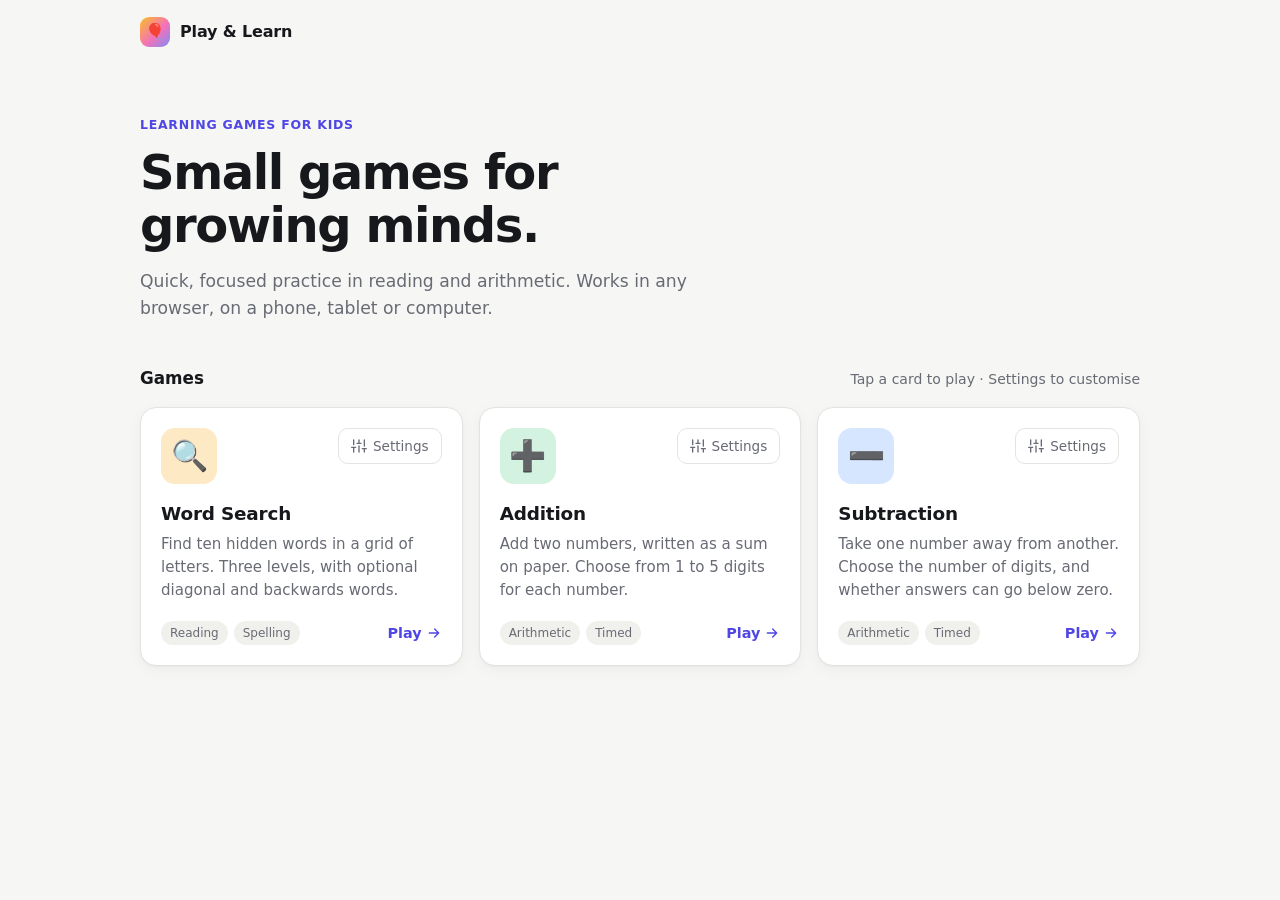
==== index.html @ 237a5553 "Add files via upload" ====
<!doctype html>
<html lang="en">
<head>
<meta charset="utf-8">
<meta name="viewport" content="width=device-width, initial-scale=1, viewport-fit=cover">
<meta name="theme-color" content="#f6f6f4" media="(prefers-color-scheme: light)">
<meta name="theme-color" content="#0f1013" media="(prefers-color-scheme: dark)">
<title>Play &amp; Learn</title>
<meta name="description" content="Free, ad-free learning games for children that run in any browser: word search, addition and subtraction.">
<link rel="icon" href="data:image/svg+xml,<svg xmlns=%22http://www.w3.org/2000/svg%22 viewBox=%220 0 100 100%22><text y=%22.9em%22 font-size=%2290%22>🎈</text></svg>">
<!-- The home page has its own neutral, modern style; game pages use assets/kit.css. -->
<style>
  :root {
    --bg: #f6f6f4;
    --surface: #ffffff;
    --surface-2: #f0f0ed;
    --text: #17181c;
    --muted: #686b74;
    --border: #e3e3df;
    --accent: #4f46e5;
    --accent-ink: #ffffff;
    --ring: rgba(79, 70, 229, .35);
    --shadow: 0 1px 2px rgba(16, 17, 20, .04), 0 4px 16px rgba(16, 17, 20, .04);
    --shadow-hover: 0 2px 4px rgba(16, 17, 20, .06), 0 12px 32px rgba(16, 17, 20, .08);
    --font: Inter, ui-sans-serif, system-ui, -apple-system, "Segoe UI", Roboto, "Helvetica Neue", Arial, sans-serif;
    color-scheme: light dark;
  }
  @media (prefers-color-scheme: dark) {
    :root {
      --bg: #0f1013;
      --surface: #17181d;
      --surface-2: #1f2027;
      --text: #ececef;
      --muted: #9b9ea8;
      --border: #2a2b33;
      --accent: #8b85ff;
      --accent-ink: #0f1013;
      --ring: rgba(139, 133, 255, .4);
      --shadow: none;
      --shadow-hover: 0 12px 32px rgba(0, 0, 0, .35);
    }
  }

  * { box-sizing: border-box; }
  html { -webkit-text-size-adjust: 100%; }
  body {
    margin: 0; min-height: 100vh;
    background: var(--bg); color: var(--text);
    font: 400 16px/1.55 var(--font);
    -webkit-font-smoothing: antialiased;
  }
  a { color: inherit; text-decoration: none; }
  :focus-visible { outline: 3px solid var(--ring); outline-offset: 2px; border-radius: 10px; }

  .wrap { max-width: 1040px; margin: 0 auto; padding: 0 20px; }

  .nav { display: flex; align-items: center; justify-content: space-between; height: 64px; }
  .brand { display: flex; align-items: center; gap: 10px; font-weight: 650; letter-spacing: -.01em; }
  .brand-mark {
    width: 30px; height: 30px; border-radius: 9px;
    display: grid; place-items: center; font-size: 16px;
    background: linear-gradient(135deg, #fbbf24, #f472b6 55%, #818cf8);
  }

  .hero { padding: 48px 0 36px; max-width: 640px; }
  .eyebrow {
    display: inline-block; font-size: .78rem; font-weight: 600; letter-spacing: .06em; text-transform: uppercase;
    color: var(--accent); margin-bottom: 12px;
  }
  .hero h1 { margin: 0; font-size: clamp(2rem, 6vw, 3rem); line-height: 1.1; letter-spacing: -.03em; font-weight: 700; }
  .hero p { margin: 16px 0 0; color: var(--muted); font-size: 1.075rem; max-width: 52ch; }

  .section-head { display: flex; align-items: baseline; justify-content: space-between; margin: 8px 0 16px; }
  .section-head h2 { margin: 0; font-size: 1.05rem; font-weight: 650; }
  .section-head span { color: var(--muted); font-size: .875rem; }

  .grid { display: grid; grid-template-columns: repeat(auto-fill, minmax(280px, 1fr)); gap: 16px; }

  .game {
    position: relative;
    display: flex; flex-direction: column;
    padding: 20px;
    background: var(--surface);
    border: 1px solid var(--border);
    border-radius: 16px;
    box-shadow: var(--shadow);
    transition: transform .15s ease, box-shadow .15s ease, border-color .15s ease;
  }
  .game:hover { transform: translateY(-2px); box-shadow: var(--shadow-hover); }
  .game:has(.game-link:focus-visible) { outline: 3px solid var(--ring); outline-offset: 2px; }
  .game-link::after { content: ""; position: absolute; inset: 0; border-radius: 16px; }   /* whole card = play */
  .game-link:focus-visible { outline: none; }

  .game-top { display: flex; align-items: flex-start; justify-content: space-between; gap: 12px; }
  .game-icon {
    width: 56px; height: 56px; border-radius: 14px;
    display: grid; place-items: center; font-size: 30px;
    background: var(--tint);
  }
  @media (prefers-color-scheme: dark) { .game-icon { background: color-mix(in srgb, var(--tint) 18%, var(--surface-2)); } }

  .settings {
    position: relative; z-index: 1;            /* sits above the card link */
    display: inline-flex; align-items: center; gap: 6px;
    height: 36px; padding: 0 12px;
    border: 1px solid var(--border); border-radius: 10px;
    background: var(--surface); color: var(--muted);
    font-size: .85rem; font-weight: 500;
    transition: color .15s, border-color .15s, background .15s;
  }
  .settings:hover { color: var(--text); border-color: var(--muted); }
  .settings svg { width: 16px; height: 16px; }

  .game h3 { margin: 16px 0 4px; font-size: 1.15rem; font-weight: 650; letter-spacing: -.01em; }
  .game p { margin: 0; color: var(--muted); font-size: .94rem; flex: 1; }

  .game-foot { display: flex; align-items: center; justify-content: space-between; gap: 12px; margin-top: 18px; }
  .tags { display: flex; flex-wrap: wrap; gap: 6px; }
  .tags span {
    font-size: .75rem; font-weight: 500; color: var(--muted);
    padding: 3px 9px; border-radius: 999px; background: var(--surface-2);
  }
  .play { display: inline-flex; align-items: center; gap: 4px; font-weight: 600; font-size: .9rem; color: var(--accent); white-space: nowrap; }
  .play svg { width: 16px; height: 16px; transition: transform .15s; }
  .game:hover .play svg { transform: translateX(3px); }

  main { padding-bottom: 48px; }

  @media (max-width: 520px) {
    .wrap { padding: 0 16px; }
    .hero { padding: 28px 0 28px; }
  }
  @media (prefers-reduced-motion: reduce) { * { transition: none !important; } }
</style>
</head>
<body>
<div class="wrap">
  <header class="nav">
    <a class="brand" href="index.html"><span class="brand-mark">🎈</span>Play &amp; Learn</a>
  </header>

  <section class="hero">
    <span class="eyebrow">Learning games for kids</span>
    <h1>Small games for growing minds.</h1>
    <p>Quick, focused practice in reading and arithmetic. Works in any browser, on a phone, tablet or computer.</p>
  </section>

  <main>
    <div class="section-head">
      <h2>Games</h2>
      <span>Tap a card to play · Settings to customise</span>
    </div>

    <!-- One .game card per game. See GAMES_GUIDE.md §4. -->
    <div class="grid">

      <article class="game" style="--tint:#fde9c4">
        <div class="game-top">
          <div class="game-icon" aria-hidden="true">🔍</div>
          <a class="settings" href="wordsearch.html?setup" aria-label="Word Search settings">
            <svg viewBox="0 0 24 24" fill="none" stroke="currentColor" stroke-width="2" stroke-linecap="round" stroke-linejoin="round" aria-hidden="true"><path d="M4 21v-7M4 10V3M12 21v-9M12 8V3M20 21v-5M20 12V3M1 14h6M9 8h6M17 16h6"/></svg>
            Settings
          </a>
        </div>
        <h3><a class="game-link" href="wordsearch.html">Word Search</a></h3>
        <p>Find ten hidden words in a grid of letters. Three levels, with optional diagonal and backwards words.</p>
        <div class="game-foot">
          <div class="tags"><span>Reading</span><span>Spelling</span></div>
          <span class="play" aria-hidden="true">Play <svg viewBox="0 0 24 24" fill="none" stroke="currentColor" stroke-width="2" stroke-linecap="round" stroke-linejoin="round"><path d="M5 12h14M13 6l6 6-6 6"/></svg></span>
        </div>
      </article>

      <article class="game" style="--tint:#d3f2df">
        <div class="game-top">
          <div class="game-icon" aria-hidden="true">➕</div>
          <a class="settings" href="addition.html?setup" aria-label="Addition settings">
            <svg viewBox="0 0 24 24" fill="none" stroke="currentColor" stroke-width="2" stroke-linecap="round" stroke-linejoin="round" aria-hidden="true"><path d="M4 21v-7M4 10V3M12 21v-9M12 8V3M20 21v-5M20 12V3M1 14h6M9 8h6M17 16h6"/></svg>
            Settings
          </a>
        </div>
        <h3><a class="game-link" href="addition.html">Addition</a></h3>
        <p>Add two numbers, written as a sum on paper. Choose from 1 to 5 digits for each number.</p>
        <div class="game-foot">
          <div class="tags"><span>Arithmetic</span><span>Timed</span></div>
          <span class="play" aria-hidden="true">Play <svg viewBox="0 0 24 24" fill="none" stroke="currentColor" stroke-width="2" stroke-linecap="round" stroke-linejoin="round"><path d="M5 12h14M13 6l6 6-6 6"/></svg></span>
        </div>
      </article>

      <article class="game" style="--tint:#d6e6ff">
        <div class="game-top">
          <div class="game-icon" aria-hidden="true">➖</div>
          <a class="settings" href="subtraction.html?setup" aria-label="Subtraction settings">
            <svg viewBox="0 0 24 24" fill="none" stroke="currentColor" stroke-width="2" stroke-linecap="round" stroke-linejoin="round" aria-hidden="true"><path d="M4 21v-7M4 10V3M12 21v-9M12 8V3M20 21v-5M20 12V3M1 14h6M9 8h6M17 16h6"/></svg>
            Settings
          </a>
        </div>
        <h3><a class="game-link" href="subtraction.html">Subtraction</a></h3>
        <p>Take one number away from another. Choose the number of digits, and whether answers can go below zero.</p>
        <div class="game-foot">
          <div class="tags"><span>Arithmetic</span><span>Timed</span></div>
          <span class="play" aria-hidden="true">Play <svg viewBox="0 0 24 24" fill="none" stroke="currentColor" stroke-width="2" stroke-linecap="round" stroke-linejoin="round"><path d="M5 12h14M13 6l6 6-6 6"/></svg></span>
        </div>
      </article>

    </div>
  </main>
</div>
</body>
</html>
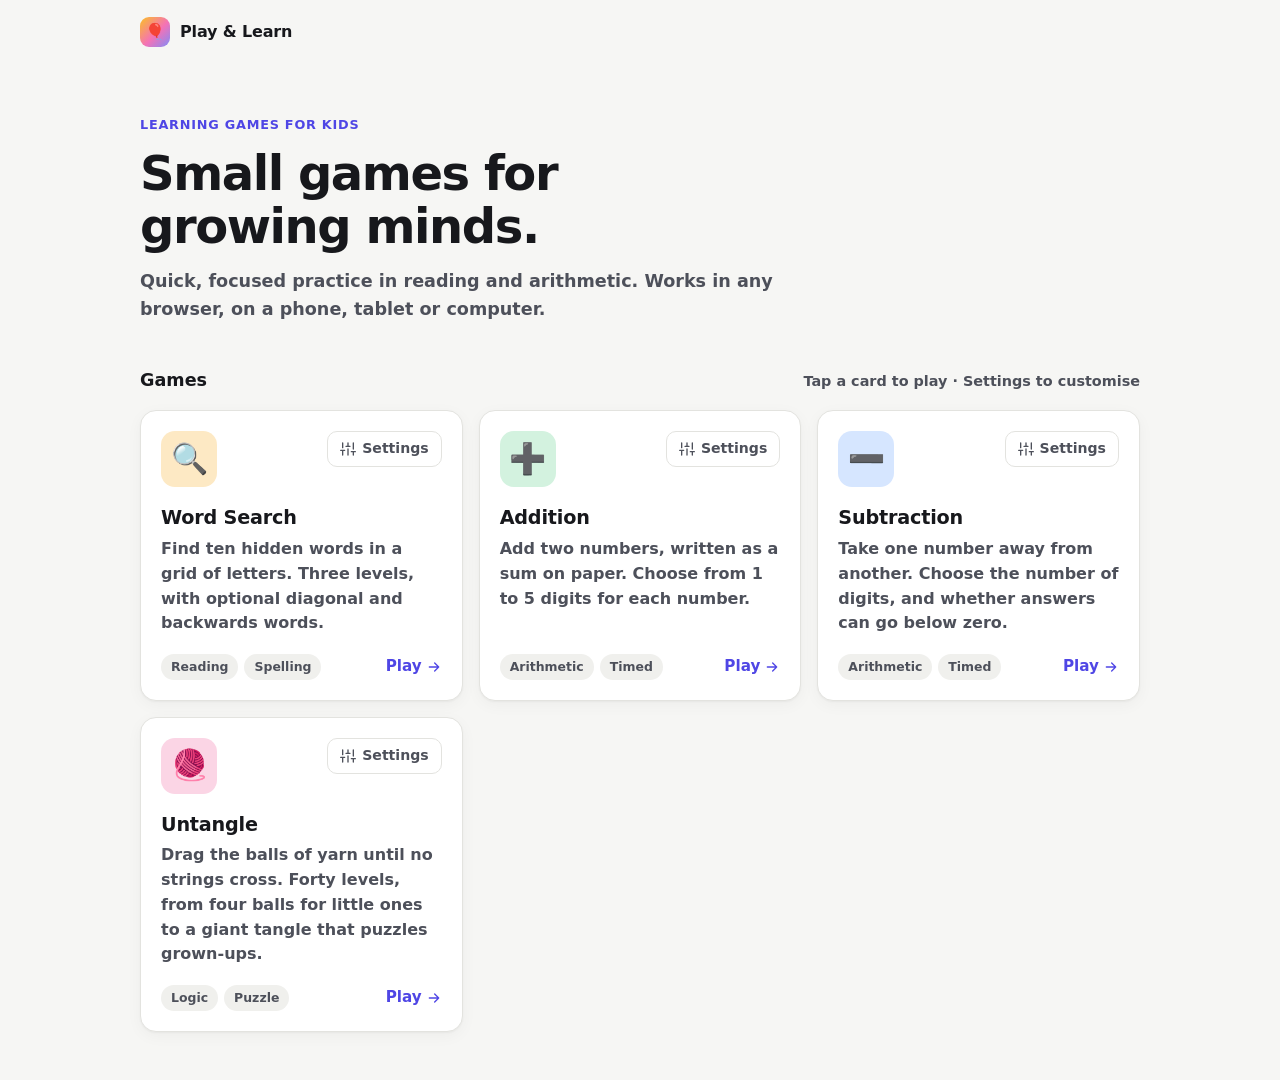
==== commit 07c9bc1c: "Add files via upload" ====
--- a/index.html
+++ b/index.html
@@ -6,7 +6,7 @@
 <meta name="theme-color" content="#f6f6f4" media="(prefers-color-scheme: light)">
 <meta name="theme-color" content="#0f1013" media="(prefers-color-scheme: dark)">
 <title>Play &amp; Learn</title>
-<meta name="description" content="Free, ad-free learning games for children that run in any browser: word search, addition and subtraction.">
+<meta name="description" content="Free, ad-free learning games for children that run in any browser: word search, addition, subtraction and a yarn-untangling puzzle.">
 <link rel="icon" href="data:image/svg+xml,<svg xmlns=%22http://www.w3.org/2000/svg%22 viewBox=%220 0 100 100%22><text y=%22.9em%22 font-size=%2290%22>🎈</text></svg>">
 <!-- The home page has its own neutral, modern style; game pages use assets/kit.css. -->
 <style>
@@ -15,7 +15,7 @@
     --surface: #ffffff;
     --surface-2: #f0f0ed;
     --text: #17181c;
-    --muted: #686b74;
+    --muted: #4d505a;
     --border: #e3e3df;
     --accent: #4f46e5;
     --accent-ink: #ffffff;
@@ -31,7 +31,7 @@
       --surface: #17181d;
       --surface-2: #1f2027;
       --text: #ececef;
-      --muted: #9b9ea8;
+      --muted: #bcbfc9;
       --border: #2a2b33;
       --accent: #8b85ff;
       --accent-ink: #0f1013;
@@ -46,8 +46,7 @@
   body {
     margin: 0; min-height: 100vh;
     background: var(--bg); color: var(--text);
-    font: 400 16px/1.55 var(--font);
-    -webkit-font-smoothing: antialiased;
+    font: 500 16px/1.55 var(--font);     /* medium weight: regular looks thin on phones */
   }
   a { color: inherit; text-decoration: none; }
   :focus-visible { outline: 3px solid var(--ring); outline-offset: 2px; border-radius: 10px; }
@@ -55,7 +54,7 @@
   .wrap { max-width: 1040px; margin: 0 auto; padding: 0 20px; }
 
   .nav { display: flex; align-items: center; justify-content: space-between; height: 64px; }
-  .brand { display: flex; align-items: center; gap: 10px; font-weight: 650; letter-spacing: -.01em; }
+  .brand { display: flex; align-items: center; gap: 10px; font-weight: 800; letter-spacing: -.01em; }
   .brand-mark {
     width: 30px; height: 30px; border-radius: 9px;
     display: grid; place-items: center; font-size: 16px;
@@ -64,15 +63,15 @@
 
   .hero { padding: 48px 0 36px; max-width: 640px; }
   .eyebrow {
-    display: inline-block; font-size: .78rem; font-weight: 600; letter-spacing: .06em; text-transform: uppercase;
+    display: inline-block; font-size: .8rem; font-weight: 800; letter-spacing: .06em; text-transform: uppercase;
     color: var(--accent); margin-bottom: 12px;
   }
-  .hero h1 { margin: 0; font-size: clamp(2rem, 6vw, 3rem); line-height: 1.1; letter-spacing: -.03em; font-weight: 700; }
-  .hero p { margin: 16px 0 0; color: var(--muted); font-size: 1.075rem; max-width: 52ch; }
-
-  .section-head { display: flex; align-items: baseline; justify-content: space-between; margin: 8px 0 16px; }
-  .section-head h2 { margin: 0; font-size: 1.05rem; font-weight: 650; }
-  .section-head span { color: var(--muted); font-size: .875rem; }
+  .hero h1 { margin: 0; font-size: clamp(2rem, 6vw, 3rem); line-height: 1.1; letter-spacing: -.03em; font-weight: 850; }
+  .hero p { margin: 16px 0 0; color: var(--muted); font-size: 1.1rem; font-weight: 550; max-width: 52ch; }
+
+  .section-head { display: flex; align-items: baseline; justify-content: space-between; gap: 12px; margin: 8px 0 16px; }
+  .section-head h2 { margin: 0; font-size: 1.1rem; font-weight: 800; }
+  .section-head span { color: var(--muted); font-size: .9rem; font-weight: 600; }
 
   .grid { display: grid; grid-template-columns: repeat(auto-fill, minmax(280px, 1fr)); gap: 16px; }
 
@@ -105,22 +104,22 @@
     height: 36px; padding: 0 12px;
     border: 1px solid var(--border); border-radius: 10px;
     background: var(--surface); color: var(--muted);
-    font-size: .85rem; font-weight: 500;
+    font-size: .88rem; font-weight: 700;
     transition: color .15s, border-color .15s, background .15s;
   }
   .settings:hover { color: var(--text); border-color: var(--muted); }
   .settings svg { width: 16px; height: 16px; }
 
-  .game h3 { margin: 16px 0 4px; font-size: 1.15rem; font-weight: 650; letter-spacing: -.01em; }
-  .game p { margin: 0; color: var(--muted); font-size: .94rem; flex: 1; }
+  .game h3 { margin: 16px 0 4px; font-size: 1.2rem; font-weight: 800; letter-spacing: -.01em; }
+  .game p { margin: 0; color: var(--muted); font-size: 1rem; font-weight: 550; flex: 1; }
 
   .game-foot { display: flex; align-items: center; justify-content: space-between; gap: 12px; margin-top: 18px; }
   .tags { display: flex; flex-wrap: wrap; gap: 6px; }
   .tags span {
-    font-size: .75rem; font-weight: 500; color: var(--muted);
-    padding: 3px 9px; border-radius: 999px; background: var(--surface-2);
-  }
-  .play { display: inline-flex; align-items: center; gap: 4px; font-weight: 600; font-size: .9rem; color: var(--accent); white-space: nowrap; }
+    font-size: .78rem; font-weight: 700; color: var(--muted);
+    padding: 3px 10px; border-radius: 999px; background: var(--surface-2);
+  }
+  .play { display: inline-flex; align-items: center; gap: 4px; font-weight: 800; font-size: .95rem; color: var(--accent); white-space: nowrap; }
   .play svg { width: 16px; height: 16px; transition: transform .15s; }
   .game:hover .play svg { transform: translateX(3px); }
 
@@ -202,6 +201,22 @@
         </div>
       </article>
 
+      <article class="game" style="--tint:#fbd5e5">
+        <div class="game-top">
+          <div class="game-icon" aria-hidden="true">🧶</div>
+          <a class="settings" href="untangle.html?setup" aria-label="Untangle settings">
+            <svg viewBox="0 0 24 24" fill="none" stroke="currentColor" stroke-width="2" stroke-linecap="round" stroke-linejoin="round" aria-hidden="true"><path d="M4 21v-7M4 10V3M12 21v-9M12 8V3M20 21v-5M20 12V3M1 14h6M9 8h6M17 16h6"/></svg>
+            Settings
+          </a>
+        </div>
+        <h3><a class="game-link" href="untangle.html">Untangle</a></h3>
+        <p>Drag the balls of yarn until no strings cross. Forty levels, from four balls for little ones to a giant tangle that puzzles grown-ups.</p>
+        <div class="game-foot">
+          <div class="tags"><span>Logic</span><span>Puzzle</span></div>
+          <span class="play" aria-hidden="true">Play <svg viewBox="0 0 24 24" fill="none" stroke="currentColor" stroke-width="2" stroke-linecap="round" stroke-linejoin="round"><path d="M5 12h14M13 6l6 6-6 6"/></svg></span>
+        </div>
+      </article>
+
     </div>
   </main>
 </div>
